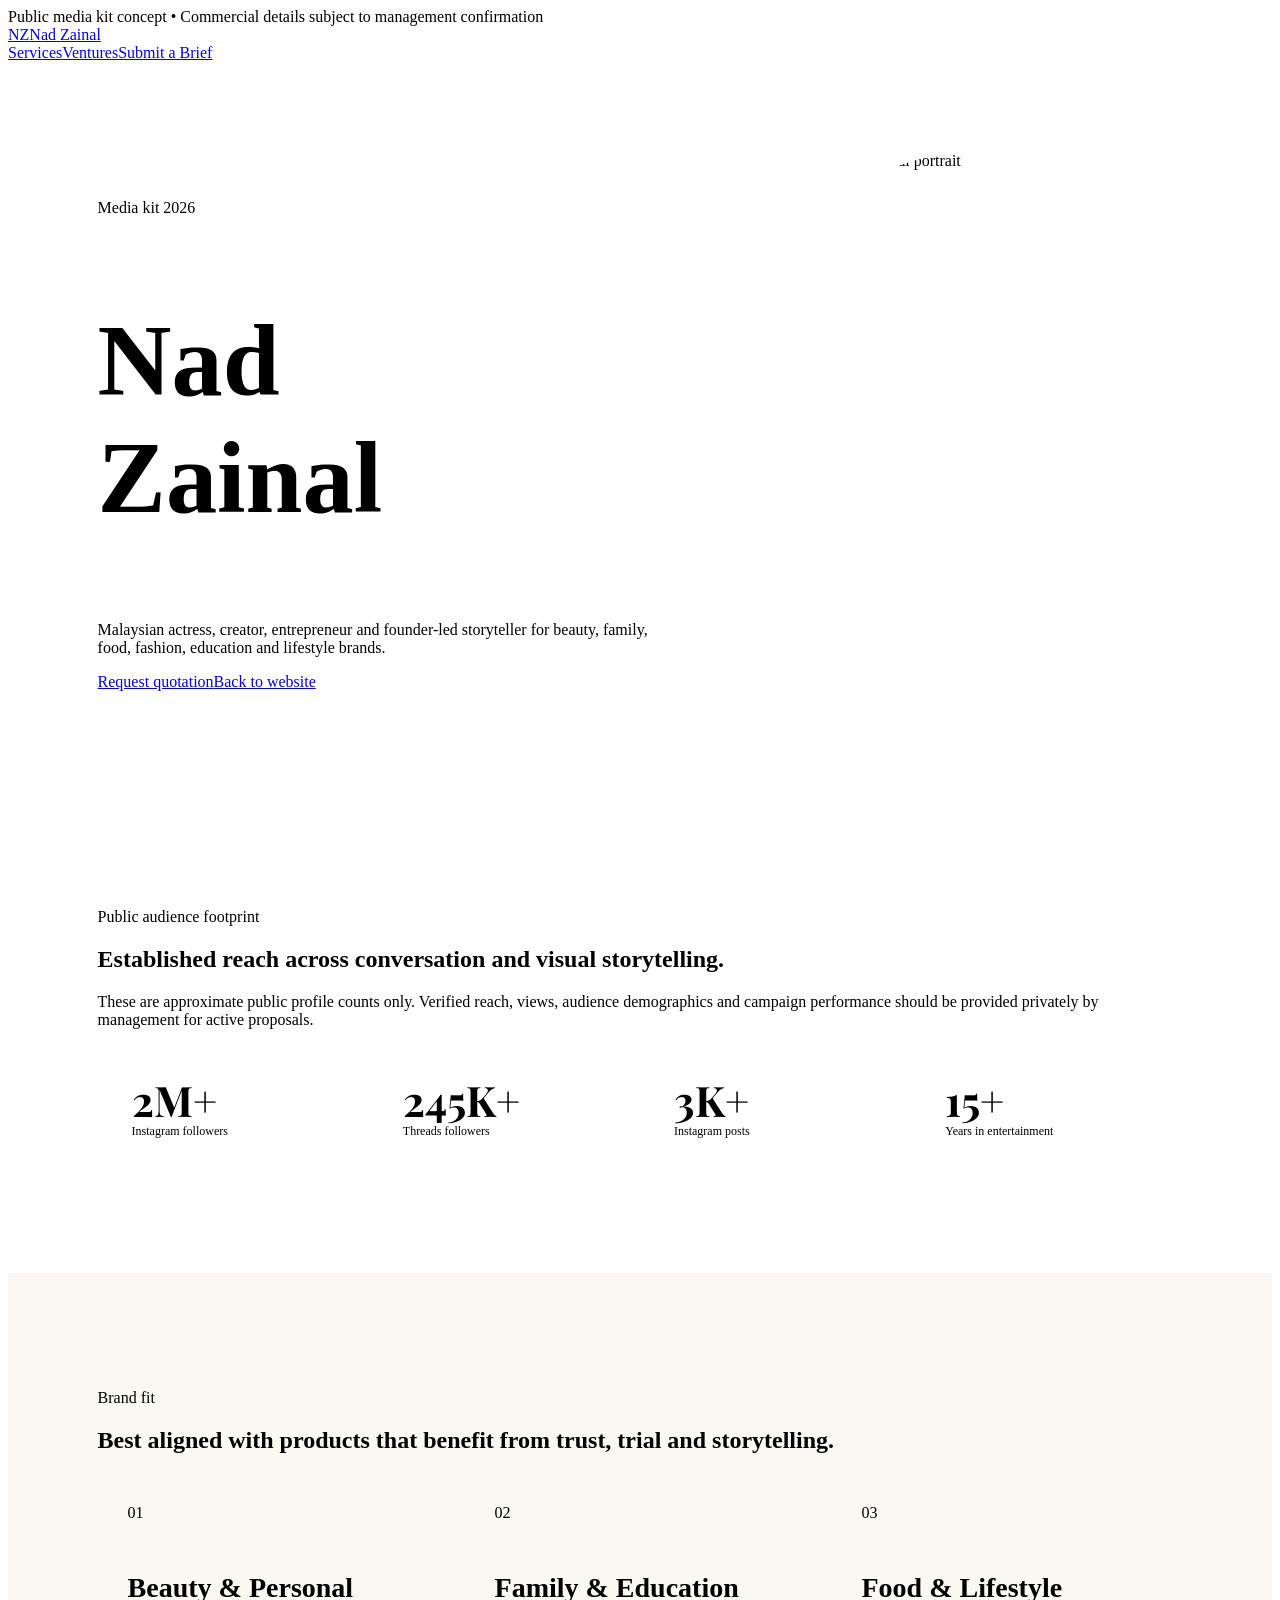
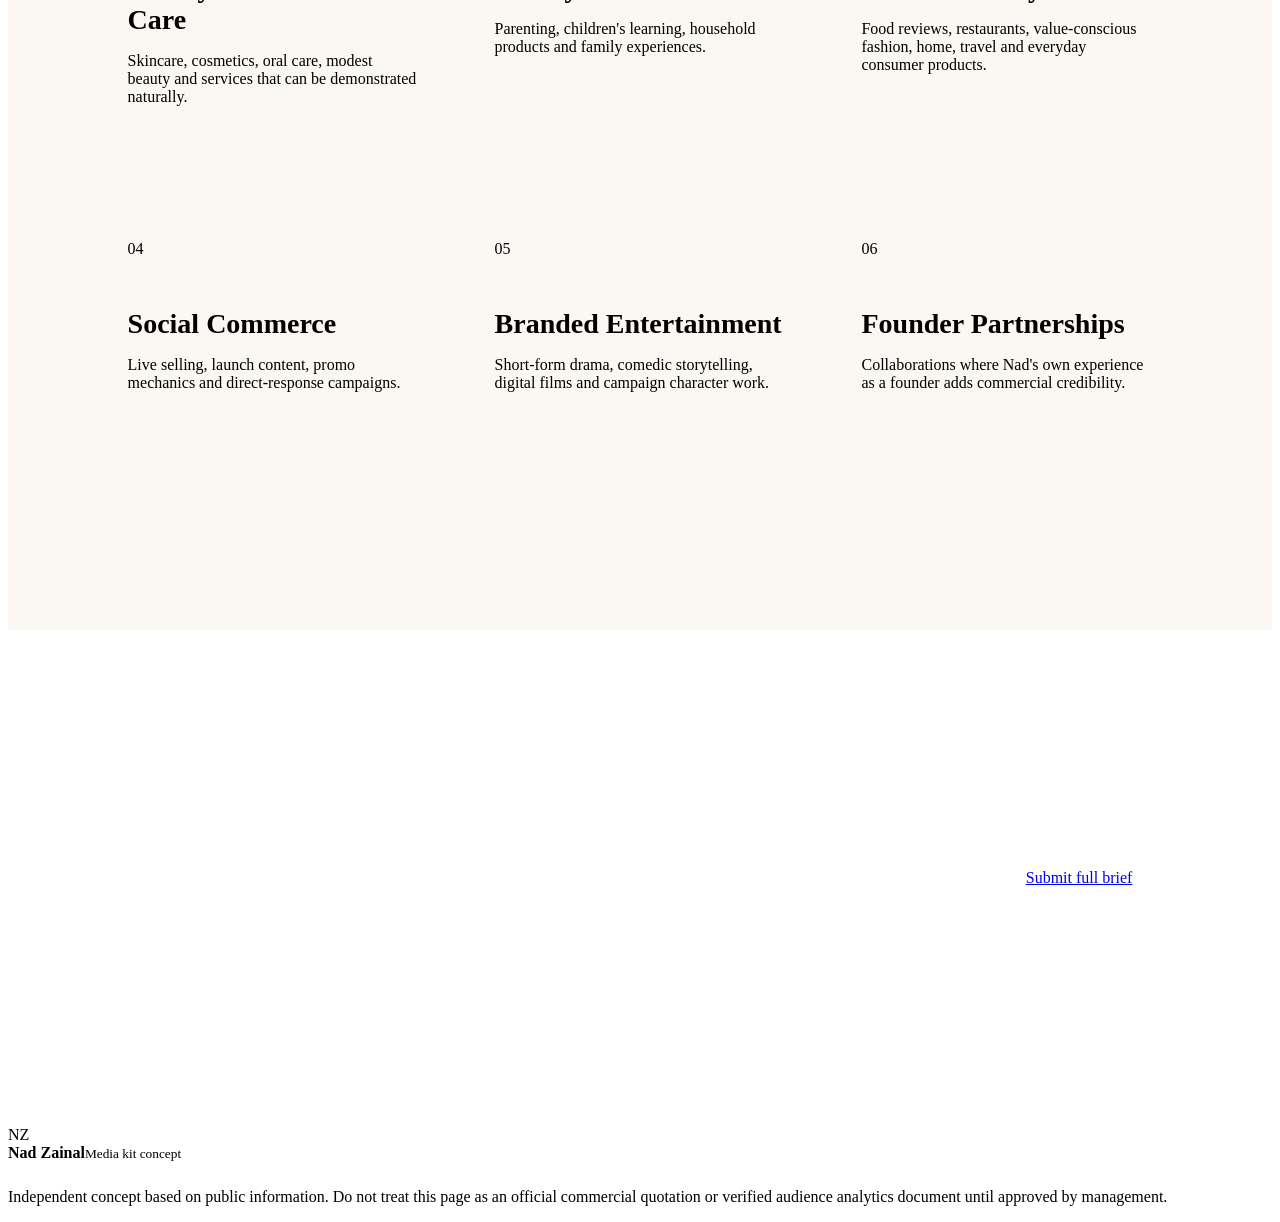
==== media-kit.html @ 0d755e27 "Add media kit page" ====
<!doctype html>
<html lang="en"><head><meta charset="utf-8" /><meta name="viewport" content="width=device-width, initial-scale=1" /><meta name="description" content="Public-facing media kit concept for Nad Zainal." /><title>Nad Zainal | Media Kit</title><link rel="preconnect" href="https://fonts.googleapis.com" /><link rel="preconnect" href="https://fonts.gstatic.com" crossorigin /><link href="https://fonts.googleapis.com/css2?family=DM+Sans:wght@400;500;600;700&family=Playfair+Display:ital,wght@0,600;0,700;1,600&display=swap" rel="stylesheet" /><link rel="stylesheet" href="styles.css" /><style>.kit-hero{padding:90px 7vw 70px;background:var(--cream);display:grid;grid-template-columns:1.15fr .85fr;gap:8vw;align-items:center}.kit-hero h1{font-size:clamp(58px,8vw,120px)}.kit-hero img{height:570px;width:100%;object-fit:cover;border-radius:260px 260px 28px 28px}.kit-section{padding:100px 7vw}.metric-grid{display:grid;grid-template-columns:repeat(4,1fr);border-top:1px solid var(--line);border-left:1px solid var(--line)}.metric{padding:34px;border-right:1px solid var(--line);border-bottom:1px solid var(--line)}.metric strong{font:700 42px/1 "Playfair Display",serif;display:block}.metric span{color:var(--muted);font-size:12px}.fit-grid{display:grid;grid-template-columns:repeat(3,1fr);gap:16px}.fit-card{padding:30px;min-height:260px;border:1px solid var(--line);border-radius:22px}.fit-card h3{font-size:28px;margin:50px 0 10px}.fit-card p{color:var(--muted)}.rate-box{padding:50px;background:var(--ink);color:white;border-radius:28px;display:grid;grid-template-columns:1fr auto;gap:30px;align-items:center}.rate-box p{color:rgba(255,255,255,.65)}@media(max-width:760px){.kit-hero{grid-template-columns:1fr;padding:60px 20px}.kit-hero img{height:460px}.kit-section{padding:70px 20px}.metric-grid,.fit-grid{grid-template-columns:1fr}.rate-box{grid-template-columns:1fr}}</style></head><body><div class="announcement">Public media kit concept • Commercial details subject to management confirmation</div><header class="site-header"><a class="brand" href="index.html"><span class="brand-mark">NZ</span><span>Nad Zainal</span></a><nav class="nav-links" style="display:flex"><a href="index.html#work">Services</a><a href="index.html#ventures">Ventures</a><a class="nav-cta" href="index.html#book">Submit a Brief</a></nav></header><main><section class="kit-hero"><div><p class="eyebrow">Media kit 2026</p><h1>Nad<br>Zainal</h1><p class="hero-lead">Malaysian actress, creator, entrepreneur and founder-led storyteller for beauty, family, food, fashion, education and lifestyle brands.</p><div class="hero-actions"><a class="button primary" href="index.html#book">Request quotation</a><a class="button secondary" href="index.html">Back to website</a></div></div><img src="https://tse2.mm.bing.net/th/id/OIP.6ci0zCUxZd0rWfUhyGT07wHaEW?pid=Api" alt="Nad Zainal editorial portrait" /></section><section class="kit-section"><div class="section-heading"><p class="eyebrow">Public audience footprint</p><h2>Established reach across conversation and visual storytelling.</h2><p>These are approximate public profile counts only. Verified reach, views, audience demographics and campaign performance should be provided privately by management for active proposals.</p></div><div class="metric-grid"><div class="metric"><strong>2M+</strong><span>Instagram followers</span></div><div class="metric"><strong>245K+</strong><span>Threads followers</span></div><div class="metric"><strong>3K+</strong><span>Instagram posts</span></div><div class="metric"><strong>15+</strong><span>Years in entertainment</span></div></div></section><section class="kit-section" style="background:#fbf7f3"><div class="section-heading"><p class="eyebrow">Brand fit</p><h2>Best aligned with products that benefit from trust, trial and storytelling.</h2></div><div class="fit-grid"><article class="fit-card"><span>01</span><h3>Beauty & Personal Care</h3><p>Skincare, cosmetics, oral care, modest beauty and services that can be demonstrated naturally.</p></article><article class="fit-card"><span>02</span><h3>Family & Education</h3><p>Parenting, children's learning, household products and family experiences.</p></article><article class="fit-card"><span>03</span><h3>Food & Lifestyle</h3><p>Food reviews, restaurants, value-conscious fashion, home, travel and everyday consumer products.</p></article><article class="fit-card"><span>04</span><h3>Social Commerce</h3><p>Live selling, launch content, promo mechanics and direct-response campaigns.</p></article><article class="fit-card"><span>05</span><h3>Branded Entertainment</h3><p>Short-form drama, comedic storytelling, digital films and campaign character work.</p></article><article class="fit-card"><span>06</span><h3>Founder Partnerships</h3><p>Collaborations where Nad's own experience as a founder adds commercial credibility.</p></article></div></section><section class="kit-section"><div class="rate-box"><div><p class="eyebrow">Rates and availability</p><h2 style="font-size:48px;margin-bottom:14px">Quoted per campaign brief.</h2><p>Pricing depends on deliverables, production scope, event duration, exclusivity, usage rights, whitelisting, territory and campaign period.</p></div><a class="button dark" href="index.html#book">Submit full brief</a></div></section></main><footer><div class="footer-brand"><span class="brand-mark">NZ</span><div><strong>Nad Zainal</strong><small>Media kit concept</small></div></div><p class="disclaimer" style="margin-top:26px">Independent concept based on public information. Do not treat this page as an official commercial quotation or verified audience analytics document until approved by management.</p></footer></body></html>
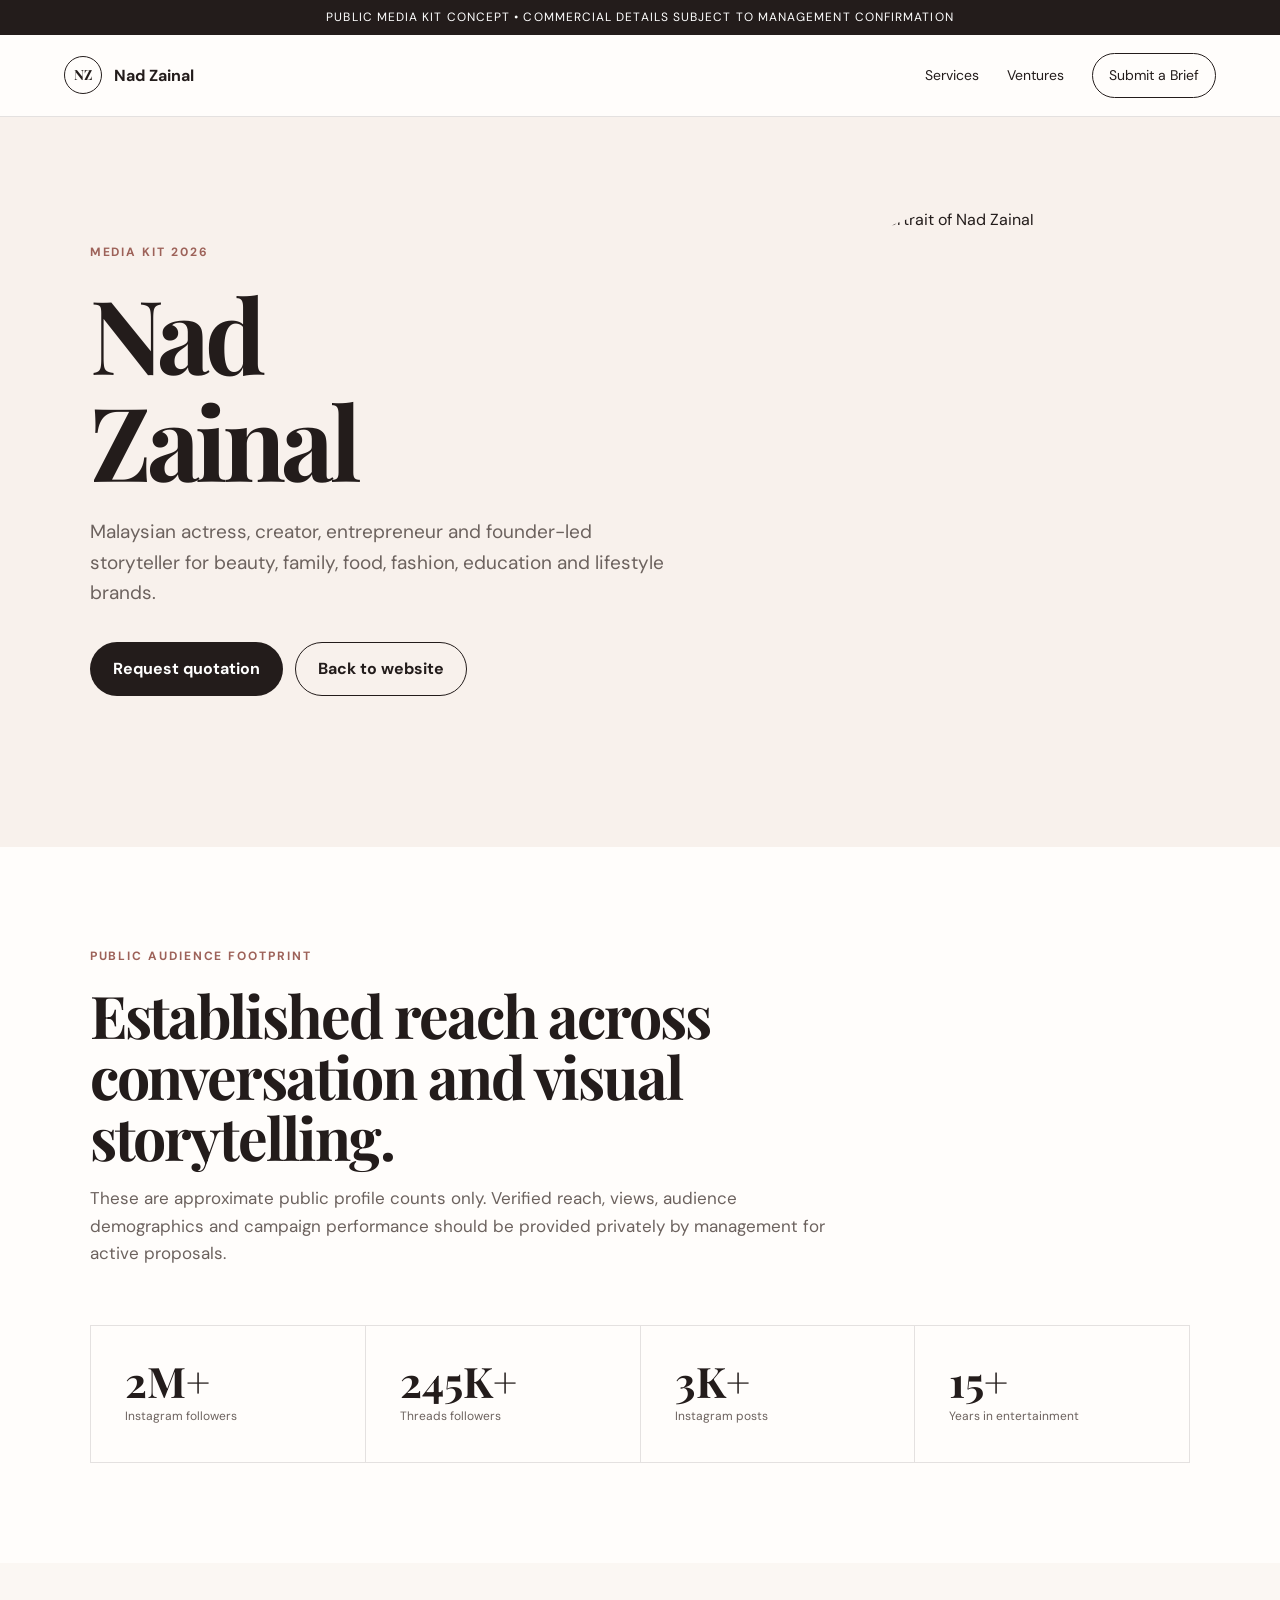
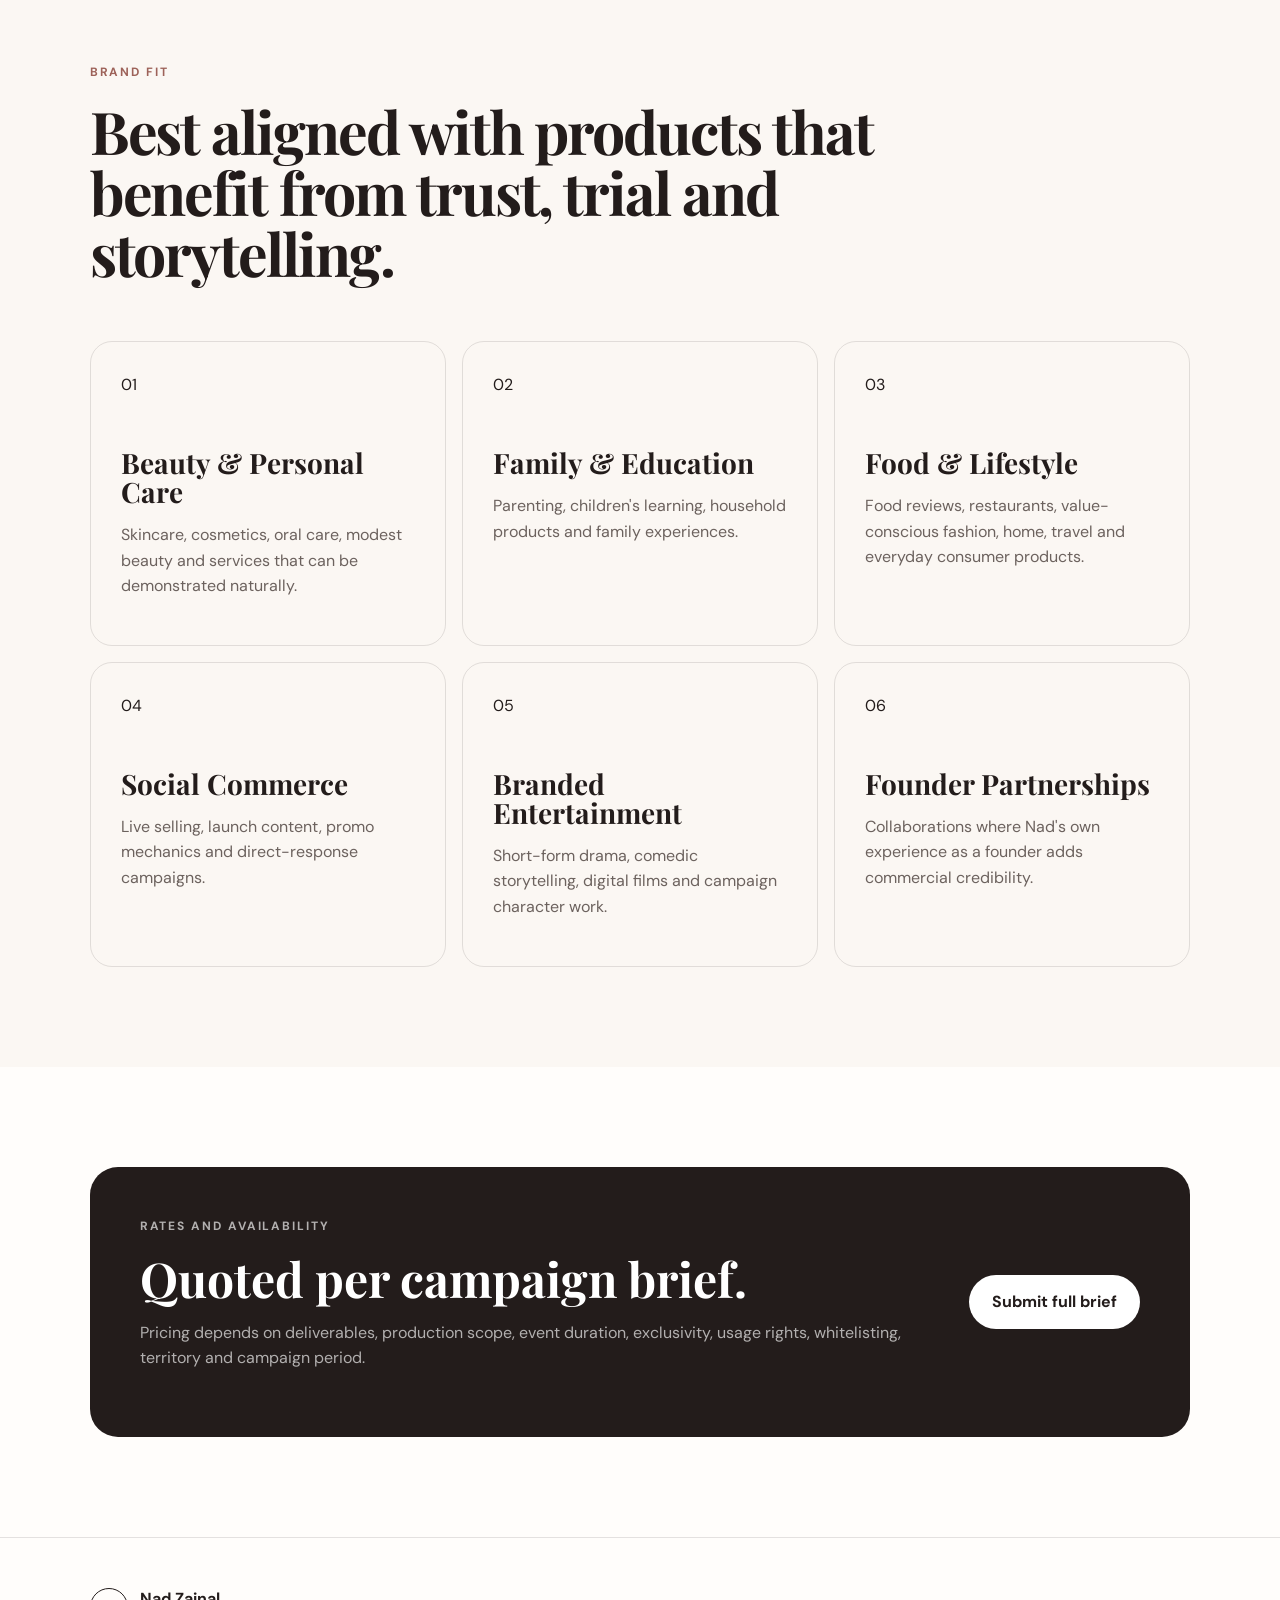
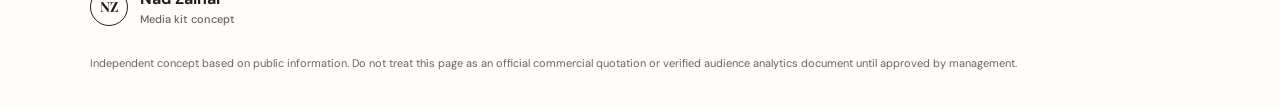
==== commit de19f56d: "Update media kit with recent hijab portrait" ====
--- a/media-kit.html
+++ b/media-kit.html
@@ -1,2 +1,27 @@
 <!doctype html>
-<html lang="en"><head><meta charset="utf-8" /><meta name="viewport" content="width=device-width, initial-scale=1" /><meta name="description" content="Public-facing media kit concept for Nad Zainal." /><title>Nad Zainal | Media Kit</title><link rel="preconnect" href="https://fonts.googleapis.com" /><link rel="preconnect" href="https://fonts.gstatic.com" crossorigin /><link href="https://fonts.googleapis.com/css2?family=DM+Sans:wght@400;500;600;700&family=Playfair+Display:ital,wght@0,600;0,700;1,600&display=swap" rel="stylesheet" /><link rel="stylesheet" href="styles.css" /><style>.kit-hero{padding:90px 7vw 70px;background:var(--cream);display:grid;grid-template-columns:1.15fr .85fr;gap:8vw;align-items:center}.kit-hero h1{font-size:clamp(58px,8vw,120px)}.kit-hero img{height:570px;width:100%;object-fit:cover;border-radius:260px 260px 28px 28px}.kit-section{padding:100px 7vw}.metric-grid{display:grid;grid-template-columns:repeat(4,1fr);border-top:1px solid var(--line);border-left:1px solid var(--line)}.metric{padding:34px;border-right:1px solid var(--line);border-bottom:1px solid var(--line)}.metric strong{font:700 42px/1 "Playfair Display",serif;display:block}.metric span{color:var(--muted);font-size:12px}.fit-grid{display:grid;grid-template-columns:repeat(3,1fr);gap:16px}.fit-card{padding:30px;min-height:260px;border:1px solid var(--line);border-radius:22px}.fit-card h3{font-size:28px;margin:50px 0 10px}.fit-card p{color:var(--muted)}.rate-box{padding:50px;background:var(--ink);color:white;border-radius:28px;display:grid;grid-template-columns:1fr auto;gap:30px;align-items:center}.rate-box p{color:rgba(255,255,255,.65)}@media(max-width:760px){.kit-hero{grid-template-columns:1fr;padding:60px 20px}.kit-hero img{height:460px}.kit-section{padding:70px 20px}.metric-grid,.fit-grid{grid-template-columns:1fr}.rate-box{grid-template-columns:1fr}}</style></head><body><div class="announcement">Public media kit concept • Commercial details subject to management confirmation</div><header class="site-header"><a class="brand" href="index.html"><span class="brand-mark">NZ</span><span>Nad Zainal</span></a><nav class="nav-links" style="display:flex"><a href="index.html#work">Services</a><a href="index.html#ventures">Ventures</a><a class="nav-cta" href="index.html#book">Submit a Brief</a></nav></header><main><section class="kit-hero"><div><p class="eyebrow">Media kit 2026</p><h1>Nad<br>Zainal</h1><p class="hero-lead">Malaysian actress, creator, entrepreneur and founder-led storyteller for beauty, family, food, fashion, education and lifestyle brands.</p><div class="hero-actions"><a class="button primary" href="index.html#book">Request quotation</a><a class="button secondary" href="index.html">Back to website</a></div></div><img src="https://tse2.mm.bing.net/th/id/OIP.6ci0zCUxZd0rWfUhyGT07wHaEW?pid=Api" alt="Nad Zainal editorial portrait" /></section><section class="kit-section"><div class="section-heading"><p class="eyebrow">Public audience footprint</p><h2>Established reach across conversation and visual storytelling.</h2><p>These are approximate public profile counts only. Verified reach, views, audience demographics and campaign performance should be provided privately by management for active proposals.</p></div><div class="metric-grid"><div class="metric"><strong>2M+</strong><span>Instagram followers</span></div><div class="metric"><strong>245K+</strong><span>Threads followers</span></div><div class="metric"><strong>3K+</strong><span>Instagram posts</span></div><div class="metric"><strong>15+</strong><span>Years in entertainment</span></div></div></section><section class="kit-section" style="background:#fbf7f3"><div class="section-heading"><p class="eyebrow">Brand fit</p><h2>Best aligned with products that benefit from trust, trial and storytelling.</h2></div><div class="fit-grid"><article class="fit-card"><span>01</span><h3>Beauty & Personal Care</h3><p>Skincare, cosmetics, oral care, modest beauty and services that can be demonstrated naturally.</p></article><article class="fit-card"><span>02</span><h3>Family & Education</h3><p>Parenting, children's learning, household products and family experiences.</p></article><article class="fit-card"><span>03</span><h3>Food & Lifestyle</h3><p>Food reviews, restaurants, value-conscious fashion, home, travel and everyday consumer products.</p></article><article class="fit-card"><span>04</span><h3>Social Commerce</h3><p>Live selling, launch content, promo mechanics and direct-response campaigns.</p></article><article class="fit-card"><span>05</span><h3>Branded Entertainment</h3><p>Short-form drama, comedic storytelling, digital films and campaign character work.</p></article><article class="fit-card"><span>06</span><h3>Founder Partnerships</h3><p>Collaborations where Nad's own experience as a founder adds commercial credibility.</p></article></div></section><section class="kit-section"><div class="rate-box"><div><p class="eyebrow">Rates and availability</p><h2 style="font-size:48px;margin-bottom:14px">Quoted per campaign brief.</h2><p>Pricing depends on deliverables, production scope, event duration, exclusivity, usage rights, whitelisting, territory and campaign period.</p></div><a class="button dark" href="index.html#book">Submit full brief</a></div></section></main><footer><div class="footer-brand"><span class="brand-mark">NZ</span><div><strong>Nad Zainal</strong><small>Media kit concept</small></div></div><p class="disclaimer" style="margin-top:26px">Independent concept based on public information. Do not treat this page as an official commercial quotation or verified audience analytics document until approved by management.</p></footer></body></html>
+<html lang="en">
+<head>
+  <meta charset="utf-8" />
+  <meta name="viewport" content="width=device-width, initial-scale=1" />
+  <meta name="description" content="Public-facing media kit concept for Nad Zainal." />
+  <title>Nad Zainal | Media Kit</title>
+  <link rel="preconnect" href="https://fonts.googleapis.com" />
+  <link rel="preconnect" href="https://fonts.gstatic.com" crossorigin />
+  <link href="https://fonts.googleapis.com/css2?family=DM+Sans:wght@400;500;600;700&family=Playfair+Display:ital,wght@0,600;0,700;1,600&display=swap" rel="stylesheet" />
+  <link rel="stylesheet" href="styles.css" />
+  <style>
+    .kit-hero{padding:90px 7vw 70px;background:var(--cream);display:grid;grid-template-columns:1.15fr .85fr;gap:8vw;align-items:center}.kit-hero h1{font-size:clamp(58px,8vw,120px)}.kit-hero img{height:570px;width:100%;object-fit:cover;border-radius:260px 260px 28px 28px}.kit-section{padding:100px 7vw}.metric-grid{display:grid;grid-template-columns:repeat(4,1fr);border-top:1px solid var(--line);border-left:1px solid var(--line)}.metric{padding:34px;border-right:1px solid var(--line);border-bottom:1px solid var(--line)}.metric strong{font:700 42px/1 "Playfair Display",serif;display:block}.metric span{color:var(--muted);font-size:12px}.fit-grid{display:grid;grid-template-columns:repeat(3,1fr);gap:16px}.fit-card{padding:30px;min-height:260px;border:1px solid var(--line);border-radius:22px}.fit-card h3{font-size:28px;margin:50px 0 10px}.fit-card p{color:var(--muted)}.rate-box{padding:50px;background:var(--ink);color:white;border-radius:28px;display:grid;grid-template-columns:1fr auto;gap:30px;align-items:center}.rate-box p{color:rgba(255,255,255,.65)}@media(max-width:760px){.kit-hero{grid-template-columns:1fr;padding:60px 20px}.kit-hero img{height:460px}.kit-section{padding:70px 20px}.metric-grid,.fit-grid{grid-template-columns:1fr}.rate-box{grid-template-columns:1fr}}
+  </style>
+</head>
+<body>
+  <div class="announcement">Public media kit concept • Commercial details subject to management confirmation</div>
+  <header class="site-header"><a class="brand" href="index.html"><span class="brand-mark">NZ</span><span>Nad Zainal</span></a><nav class="nav-links" style="display:flex"><a href="index.html#work">Services</a><a href="index.html#ventures">Ventures</a><a class="nav-cta" href="index.html#book">Submit a Brief</a></nav></header>
+  <main>
+    <section class="kit-hero"><div><p class="eyebrow">Media kit 2026</p><h1>Nad<br>Zainal</h1><p class="hero-lead">Malaysian actress, creator, entrepreneur and founder-led storyteller for beauty, family, food, fashion, education and lifestyle brands.</p><div class="hero-actions"><a class="button primary" href="index.html#book">Request quotation</a><a class="button secondary" href="index.html">Back to website</a></div></div><img referrerpolicy="no-referrer" src="https://cassette.sphdigital.com.sg/image/beritaharian/2217ca06c5c16e3fb066432f7d577b57f8e0a1fbe90cef8c3c035644bc41b26f?w=960" alt="Recent hijab portrait of Nad Zainal" /></section>
+    <section class="kit-section"><div class="section-heading"><p class="eyebrow">Public audience footprint</p><h2>Established reach across conversation and visual storytelling.</h2><p>These are approximate public profile counts only. Verified reach, views, audience demographics and campaign performance should be provided privately by management for active proposals.</p></div><div class="metric-grid"><div class="metric"><strong>2M+</strong><span>Instagram followers</span></div><div class="metric"><strong>245K+</strong><span>Threads followers</span></div><div class="metric"><strong>3K+</strong><span>Instagram posts</span></div><div class="metric"><strong>15+</strong><span>Years in entertainment</span></div></div></section>
+    <section class="kit-section" style="background:#fbf7f3"><div class="section-heading"><p class="eyebrow">Brand fit</p><h2>Best aligned with products that benefit from trust, trial and storytelling.</h2></div><div class="fit-grid"><article class="fit-card"><span>01</span><h3>Beauty & Personal Care</h3><p>Skincare, cosmetics, oral care, modest beauty and services that can be demonstrated naturally.</p></article><article class="fit-card"><span>02</span><h3>Family & Education</h3><p>Parenting, children's learning, household products and family experiences.</p></article><article class="fit-card"><span>03</span><h3>Food & Lifestyle</h3><p>Food reviews, restaurants, value-conscious fashion, home, travel and everyday consumer products.</p></article><article class="fit-card"><span>04</span><h3>Social Commerce</h3><p>Live selling, launch content, promo mechanics and direct-response campaigns.</p></article><article class="fit-card"><span>05</span><h3>Branded Entertainment</h3><p>Short-form drama, comedic storytelling, digital films and campaign character work.</p></article><article class="fit-card"><span>06</span><h3>Founder Partnerships</h3><p>Collaborations where Nad's own experience as a founder adds commercial credibility.</p></article></div></section>
+    <section class="kit-section"><div class="rate-box"><div><p class="eyebrow">Rates and availability</p><h2 style="font-size:48px;margin-bottom:14px">Quoted per campaign brief.</h2><p>Pricing depends on deliverables, production scope, event duration, exclusivity, usage rights, whitelisting, territory and campaign period.</p></div><a class="button dark" href="index.html#book">Submit full brief</a></div></section>
+  </main>
+  <footer><div class="footer-brand"><span class="brand-mark">NZ</span><div><strong>Nad Zainal</strong><small>Media kit concept</small></div></div><p class="disclaimer" style="margin-top:26px">Independent concept based on public information. Do not treat this page as an official commercial quotation or verified audience analytics document until approved by management.</p></footer>
+</body>
+</html>
--- a/styles.css
+++ b/styles.css
@@ -0,0 +1 @@
+:root{--ink:#231c1b;--muted:#6c625e;--cream:#f8f1ec;--paper:#fffdfb;--rose:#d8a99d;--rose-dark:#9d6259;--line:rgba(35,28,27,.12);--shadow:0 24px 70px rgba(59,38,31,.12)}*{box-sizing:border-box}html{scroll-behavior:smooth}body{margin:0;color:var(--ink);background:var(--paper);font-family:"DM Sans",sans-serif;line-height:1.6}a{color:inherit;text-decoration:none}img{max-width:100%;display:block}.announcement{padding:8px 20px;text-align:center;background:var(--ink);color:white;font-size:12px;letter-spacing:.09em;text-transform:uppercase}.site-header{position:sticky;top:0;z-index:30;display:flex;align-items:center;justify-content:space-between;padding:18px 5vw;background:rgba(255,253,251,.9);backdrop-filter:blur(16px);border-bottom:1px solid var(--line)}.brand,.footer-brand{display:flex;align-items:center;gap:12px;font-weight:700}.brand-mark{width:38px;height:38px;display:grid;place-items:center;border:1px solid var(--ink);border-radius:50%;font-family:"Playfair Display",serif;font-size:14px}.nav-links{display:flex;align-items:center;gap:28px;font-size:14px}.nav-links a:hover{opacity:.65}.nav-cta{padding:10px 16px;border:1px solid var(--ink);border-radius:999px}.menu-button{display:none;background:none;border:0;font:inherit}.hero{min-height:780px;display:grid;grid-template-columns:1.03fr .97fr;align-items:center;gap:7vw;padding:76px 7vw 92px;background:radial-gradient(circle at 14% 0%,#fff 0,var(--cream) 45%,#efe1d8 100%);overflow:hidden}.eyebrow{margin:0 0 18px;font-size:12px;font-weight:700;letter-spacing:.16em;text-transform:uppercase;color:var(--rose-dark)}h1,h2,h3{font-family:"Playfair Display",serif;line-height:1.04;margin-top:0}h1{max-width:760px;margin-bottom:24px;font-size:clamp(52px,6vw,92px);letter-spacing:-.045em}h1 em{color:var(--rose-dark);font-weight:600}.hero-lead{max-width:650px;margin:0;font-size:19px;color:var(--muted)}.hero-actions{display:flex;gap:12px;margin:34px 0 44px}.button{min-height:50px;padding:13px 22px;display:inline-flex;align-items:center;justify-content:center;border-radius:999px;border:1px solid transparent;font-weight:700;cursor:pointer;transition:.25s ease}.button:hover{transform:translateY(-2px)}.button.primary{color:#fff;background:var(--ink)}.button.secondary{border-color:var(--ink)}.button.dark{background:#fff;color:var(--ink)}.hero-stats{display:grid;grid-template-columns:repeat(3,1fr);max-width:630px;border-top:1px solid var(--line)}.hero-stats div{padding:22px 18px 0 0;border-right:1px solid var(--line)}.hero-stats div:last-child{border-right:0;padding-left:20px}.hero-stats div:nth-child(2){padding-left:20px}.hero-stats strong{display:block;font:700 28px/1 "Playfair Display",serif}.hero-stats span{display:block;margin-top:8px;color:var(--muted);font-size:12px}.hero-visual{position:relative;max-width:620px;justify-self:end}.hero-photo-wrap{position:relative;overflow:hidden;border-radius:280px 280px 34px 34px;box-shadow:var(--shadow)}.hero-photo-wrap img{width:100%;height:660px;object-fit:cover;object-position:55% center}.photo-note{position:absolute;right:24px;bottom:22px;padding:8px 14px;background:rgba(255,255,255,.82);backdrop-filter:blur(10px);border-radius:999px;font-size:12px}.floating-card{position:absolute;left:-68px;bottom:44px;width:245px;padding:20px;background:#fff;border-radius:20px;box-shadow:var(--shadow)}.floating-card span,.floating-card small{display:block;color:var(--muted);font-size:12px}.floating-card strong{display:block;margin:4px 0 8px;font:700 20px/1.15 "Playfair Display",serif}.logo-strip{display:flex;align-items:center;justify-content:center;flex-wrap:wrap;gap:24px;padding:24px 5vw;border-top:1px solid var(--line);border-bottom:1px solid var(--line);font-size:12px;font-weight:700;letter-spacing:.14em;text-transform:uppercase}.logo-strip i{width:4px;height:4px;background:var(--rose);border-radius:50%}.editorial-section,.social-section,.ventures-section{padding:120px 7vw}.section-heading{max-width:900px;margin-bottom:58px}.section-heading h2,.campaign-copy h2,.booking-intro h2,.final-cta h2{margin-bottom:18px;font-size:clamp(38px,4.6vw,66px);letter-spacing:-.035em}.section-heading>p:last-child{max-width:760px;color:var(--muted);font-size:17px}.about-grid{display:grid;grid-template-columns:.82fr 1.18fr;gap:8vw;align-items:start}.about-image img{width:100%;min-height:640px;object-fit:cover;border-radius:28px}.large-copy{margin:0 0 36px;font:600 clamp(25px,3vw,40px)/1.28 "Playfair Display",serif}.value-list{border-top:1px solid var(--line)}.value-list article{display:grid;grid-template-columns:50px 1fr;gap:24px;padding:28px 0;border-bottom:1px solid var(--line)}.value-list article>span{color:var(--rose-dark);font-size:12px}.value-list h3{margin-bottom:6px;font-size:24px}.value-list p{margin:0;color:var(--muted)}.services-section{padding:120px 7vw;background:var(--ink);color:#fff}.section-heading.light{color:#fff}.section-heading.light .eyebrow{color:#e5bcb2}.section-heading.light p:last-child{color:rgba(255,255,255,.65)}.service-grid{display:grid;grid-template-columns:repeat(3,1fr);gap:16px}.service-card{position:relative;min-height:390px;padding:30px;border:1px solid rgba(255,255,255,.16);border-radius:24px;background:rgba(255,255,255,.035)}.service-card.featured{color:var(--ink);background:var(--cream);transform:translateY(-16px)}.service-card>span{font-size:11px;opacity:.55}.service-card h3{margin:55px 0 14px;font-size:31px}.service-card p{color:rgba(255,255,255,.65)}.service-card.featured p{color:var(--muted)}.service-card ul{margin:24px 0 0;padding:18px 0 0;list-style:none;border-top:1px solid currentColor;opacity:.75}.service-card li{margin:5px 0;font-size:13px}.popular{position:absolute;top:22px;right:22px;padding:6px 10px;border-radius:999px;background:var(--rose);font-size:10px;font-weight:700;text-transform:uppercase;letter-spacing:.08em}.social-section{background:#fbf7f3}.social-mosaic{display:grid;grid-template-columns:repeat(6,1fr);gap:8px}.social-mosaic img{width:100%;aspect-ratio:3/4;object-fit:cover;border-radius:14px;transition:transform .25s ease}.social-mosaic img:hover{transform:translateY(-5px)}.ventures-section{background:#fff}.venture-grid{display:grid;grid-template-columns:repeat(2,1fr);gap:18px}.venture-card{min-height:310px;padding:34px;display:flex;flex-direction:column;align-items:flex-start;justify-content:flex-end;border-radius:28px;overflow:hidden;transition:transform .25s ease}.venture-card:hover{transform:translateY(-5px)}.venture-card span{margin-bottom:auto;font-size:11px;letter-spacing:.14em;text-transform:uppercase}.venture-card h3{margin:52px 0 10px;font-size:42px}.venture-card p{max-width:500px;margin:0 0 18px}.venture-card b{font-size:13px}.nadi{background:#f1dfd8}.power{background:#e7eedc}.slimz{background:#f5e4e9}.mekar{background:#e6e3f0}.campaign-section{display:grid;grid-template-columns:1fr 1fr;min-height:720px;background:var(--cream)}.campaign-image img{width:100%;height:100%;min-height:720px;object-fit:cover}.campaign-copy{padding:9vw 8vw;display:flex;flex-direction:column;justify-content:center}.campaign-copy>p:not(.eyebrow){color:var(--muted);font-size:18px}.feature-chips{display:flex;flex-wrap:wrap;gap:9px;margin:26px 0}.feature-chips span{padding:9px 12px;border:1px solid var(--line);border-radius:999px;background:rgba(255,255,255,.55);font-size:12px}.text-link{font-weight:700}.booking-section{display:grid;grid-template-columns:.85fr 1.15fr;gap:8vw;padding:120px 7vw}.booking-intro{position:sticky;top:150px;align-self:start}.booking-intro>p:not(.eyebrow){color:var(--muted)}.process{margin-top:34px}.process div{display:grid;grid-template-columns:42px 1fr;gap:16px;padding:18px 0;border-top:1px solid var(--line)}.process div>span{width:32px;height:32px;display:grid;place-items:center;background:var(--cream);border-radius:50%;font-size:12px}.process p{margin:0;color:var(--muted);font-size:14px}.process strong{display:block;color:var(--ink)}.brief-form{padding:40px;border:1px solid var(--line);border-radius:28px;background:#fff;box-shadow:var(--shadow)}.brief-form label{display:block;margin-bottom:19px;font-size:12px;font-weight:700}.field-row{display:grid;grid-template-columns:1fr 1fr;gap:16px}input,select,textarea{width:100%;margin-top:8px;padding:14px 15px;color:var(--ink);background:#fbf8f5;border:1px solid transparent;border-radius:12px;font:inherit;font-size:14px;outline:none}input:focus,select:focus,textarea:focus{border-color:var(--rose-dark);background:white}.consent{display:flex!important;align-items:center;gap:10px;font-weight:500!important}.consent input{width:auto;margin:0}.submit-button{width:100%}.form-note{margin:12px 0 0;color:var(--muted);text-align:center;font-size:11px}.final-cta{margin:0 7vw 100px;padding:65px;display:flex;align-items:center;justify-content:space-between;gap:30px;color:white;background:var(--rose-dark);border-radius:32px}.final-cta h2{max-width:760px;margin-bottom:0}.final-cta .eyebrow{color:#f8d8d0}footer{padding:48px 7vw 36px;border-top:1px solid var(--line)}.footer-brand small{display:block;color:var(--muted);font-size:11px;font-weight:500}.footer-links{display:flex;gap:24px;margin:30px 0;font-size:13px}.disclaimer{max-width:1000px;margin:0;color:var(--muted);font-size:11px}.toast{position:fixed;left:50%;bottom:24px;z-index:50;transform:translate(-50%,30px);padding:12px 18px;color:#fff;background:var(--ink);border-radius:999px;opacity:0;pointer-events:none;transition:.3s ease;font-size:13px}.toast.show{opacity:1;transform:translate(-50%,0)}.reveal{opacity:0;transform:translateY(18px);transition:.7s ease}.reveal.visible{opacity:1;transform:translateY(0)}@media(max-width:1050px){.hero{grid-template-columns:1fr}.hero-visual{justify-self:stretch;max-width:none}.hero-photo-wrap img{height:600px}.service-grid{grid-template-columns:repeat(2,1fr)}.social-mosaic{grid-template-columns:repeat(4,1fr)}.about-grid,.booking-section{grid-template-columns:1fr}.booking-intro{position:static}}@media(max-width:760px){.announcement{font-size:9px}.site-header{padding:14px 20px}.menu-button{display:block}.nav-links{position:absolute;top:68px;left:16px;right:16px;display:none;flex-direction:column;align-items:stretch;gap:4px;padding:14px;background:white;border:1px solid var(--line);border-radius:18px;box-shadow:var(--shadow)}.nav-links.open{display:flex}.nav-links a{padding:10px 12px}.hero,.editorial-section,.social-section,.ventures-section,.services-section,.booking-section{padding-left:20px;padding-right:20px}.hero{min-height:auto;padding-top:56px}h1{font-size:48px}.hero-stats{grid-template-columns:1fr}.hero-stats div{border-right:0;border-bottom:1px solid var(--line);padding:16px 0!important}.hero-photo-wrap img{height:470px}.floating-card{left:14px;bottom:16px}.about-image img{min-height:480px}.service-grid,.venture-grid{grid-template-columns:1fr}.service-card.featured{transform:none}.social-mosaic{grid-template-columns:repeat(3,1fr);gap:5px}.campaign-section{grid-template-columns:1fr}.campaign-image img{min-height:520px}.campaign-copy{padding:80px 20px}.field-row{grid-template-columns:1fr;gap:0}.brief-form{padding:24px}.final-cta{margin:0 20px 70px;padding:36px 24px;flex-direction:column;align-items:flex-start}.footer-links{flex-wrap:wrap}}
